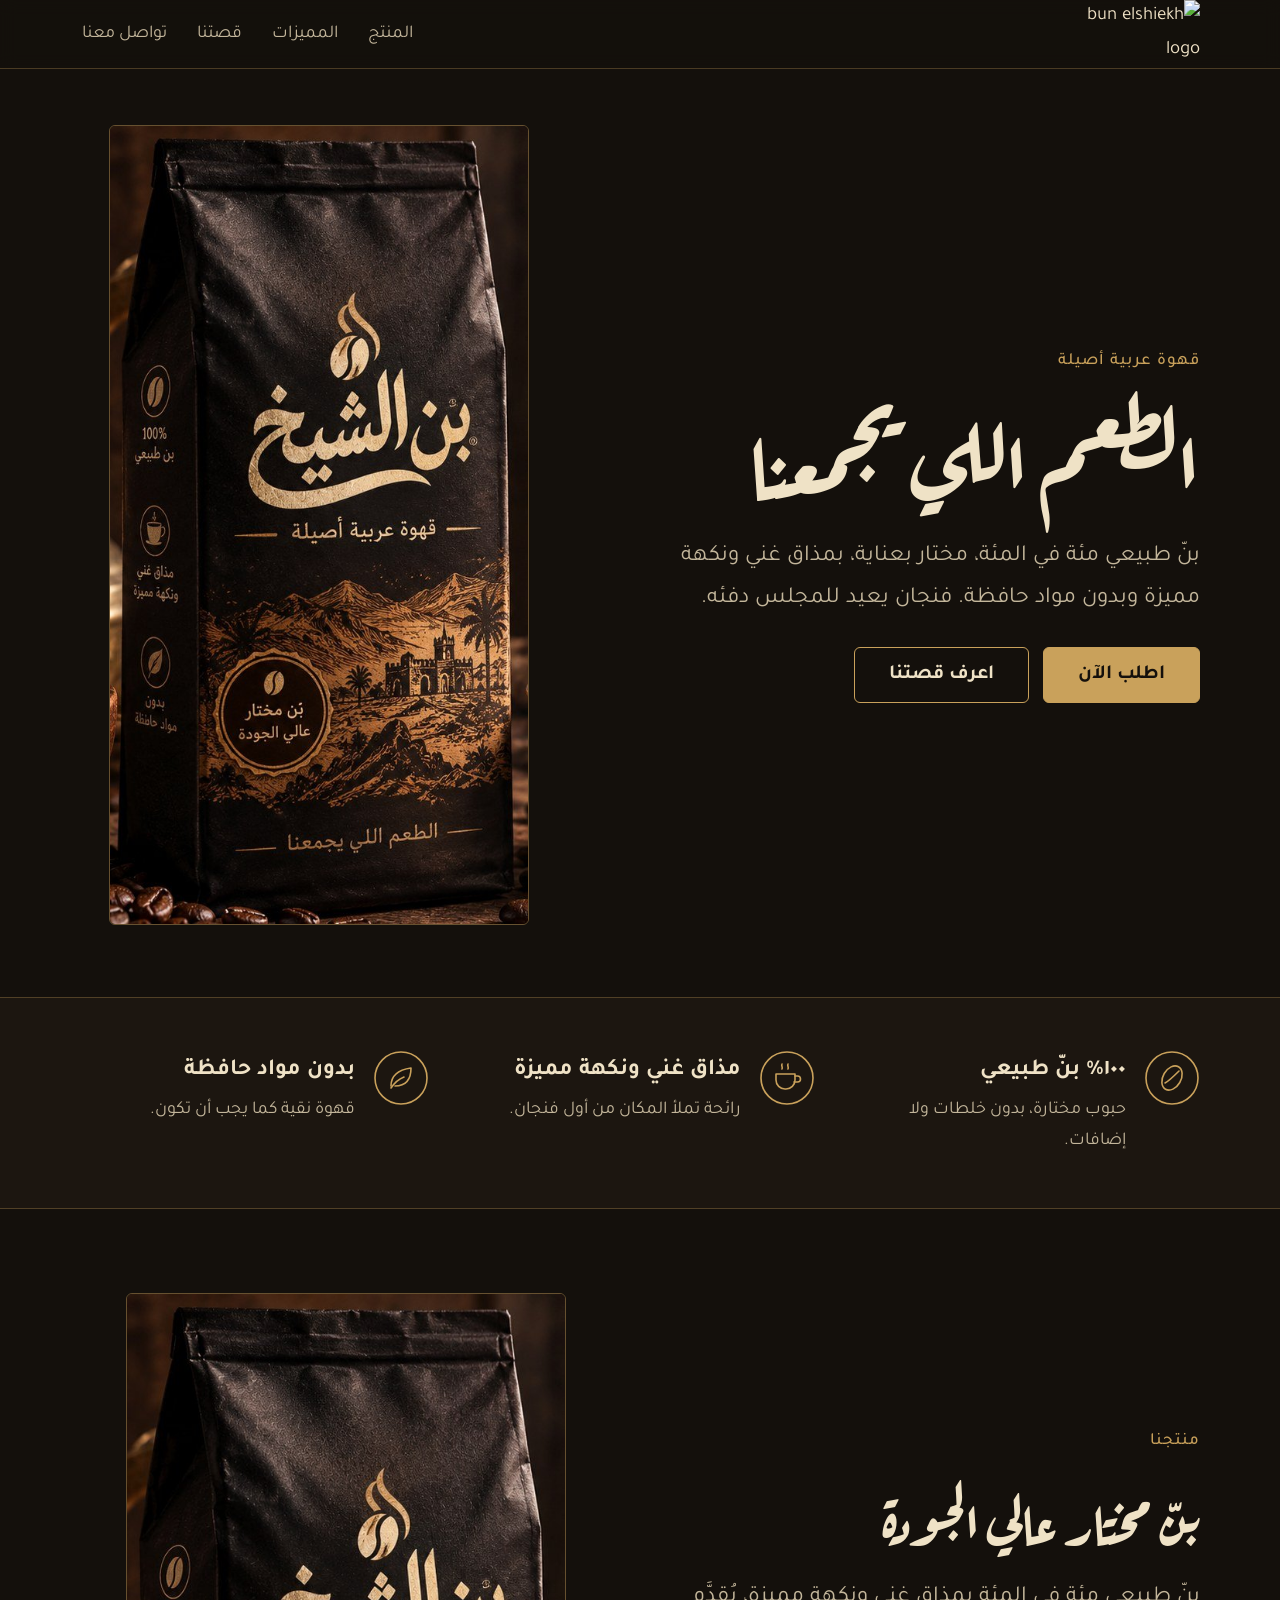
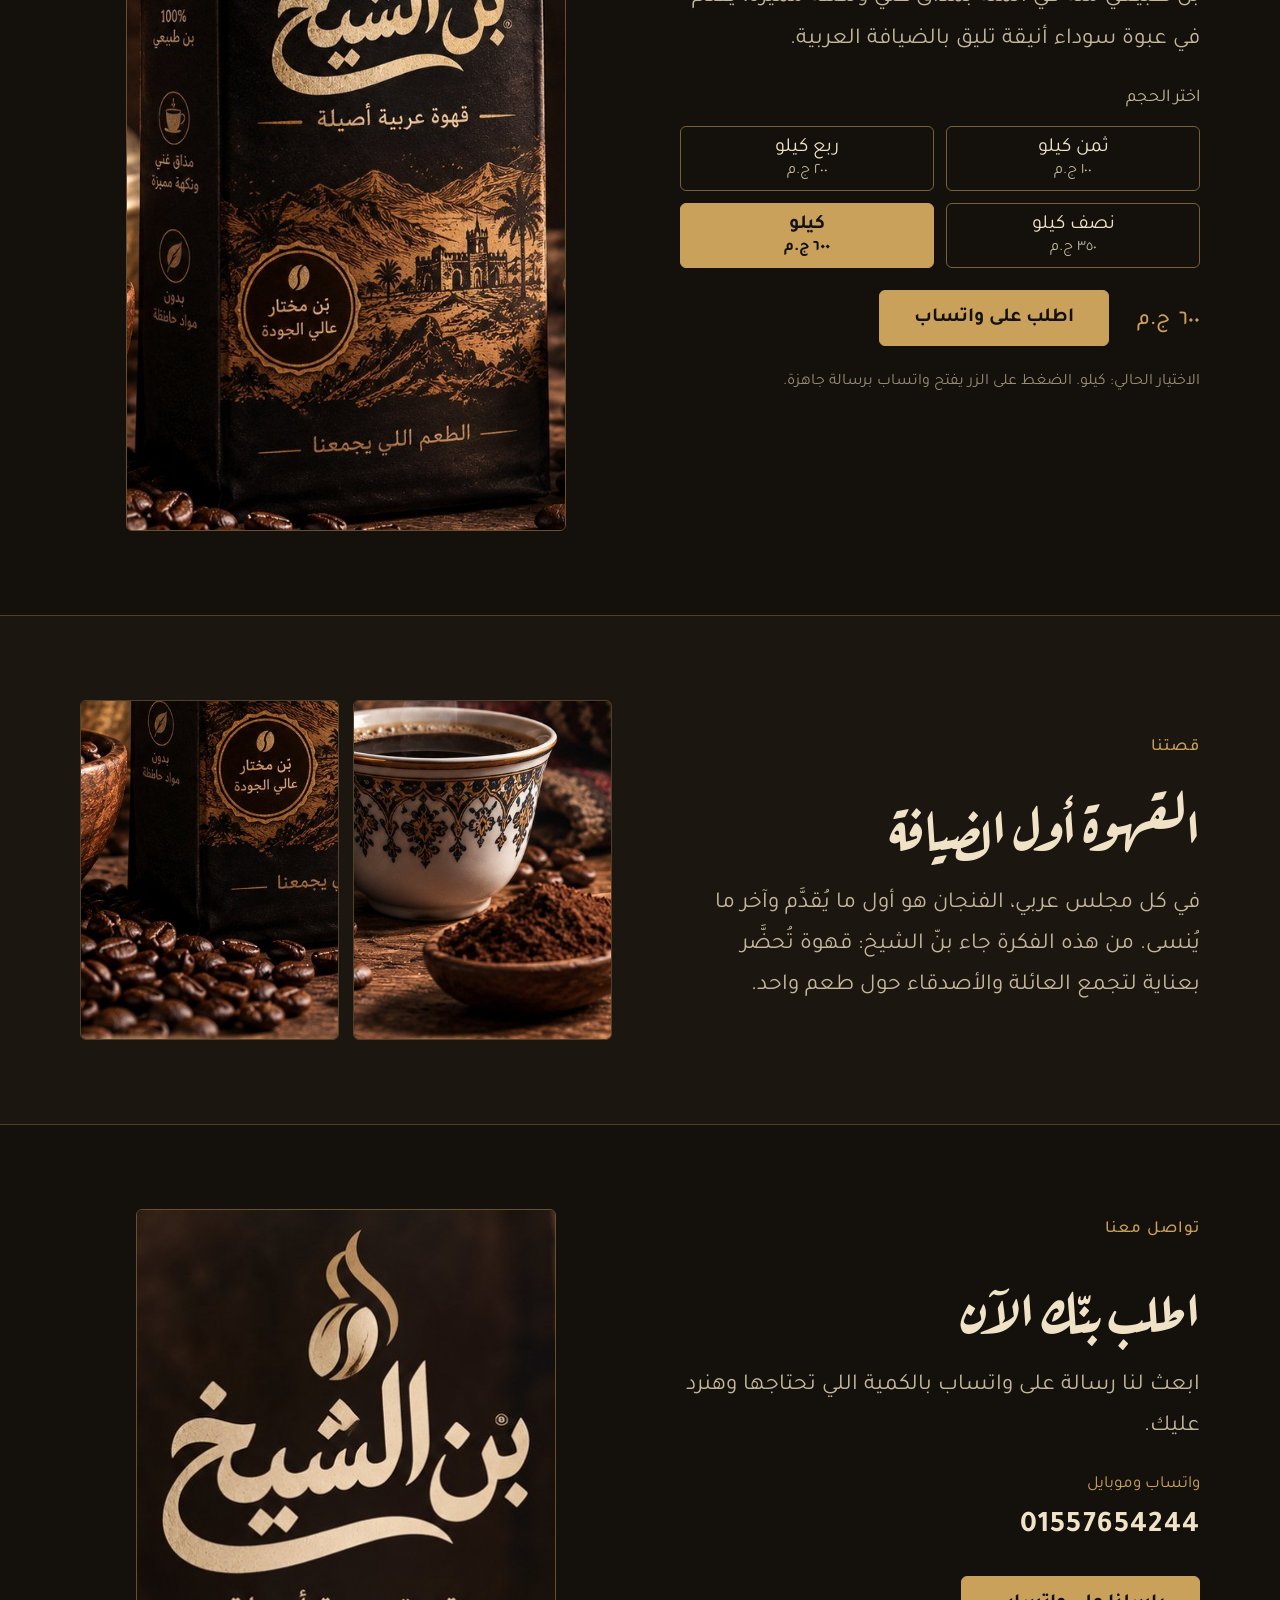
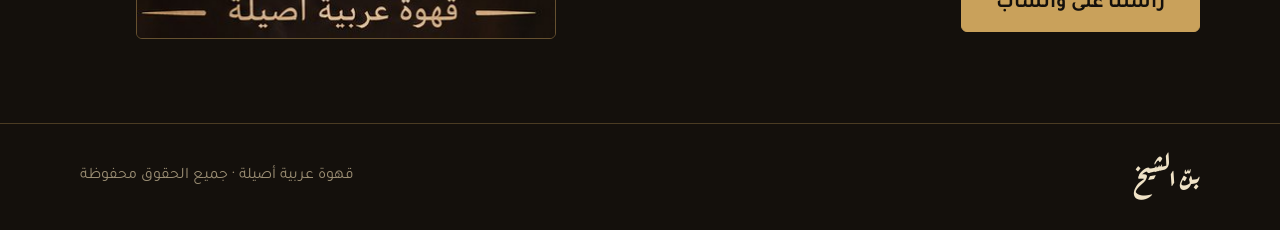
==== src/main.html @ 98c88d08 "Add initial JavaScript and CSS files for product ordering and styling - Implemented script.js for ha" ====
<!doctype html>
<html lang="ar" dir="rtl">
<head>
<meta charset="utf-8">
<meta name="viewport" content="width=device-width, initial-scale=1">
<title>بن الشيخ | قهوة عربية أصيلة</title>
<meta name="description" content="بن الشيخ، بنّ طبيعي مئة في المئة، مختار بعناية، بدون مواد حافظة. اطلب على واتساب.">
<link rel="preconnect" href="https://fonts.googleapis.com">
<link rel="preconnect" href="https://fonts.gstatic.com" crossorigin>
<link rel="stylesheet" href="https://fonts.googleapis.com/css2?family=Aref+Ruqaa:wght@400;700&family=Tajawal:wght@400;500;700&display=swap">
<link rel="stylesheet" href="style.css">
</head>
<body>

<header>
  <div class="wrap bar">
    <img src="../images/logo.png" alt="bun elshiekh logo" width="130">
<!-- <a class="brand" href="#top">بن الشيخ</a> -->
    <nav id="nav" aria-label="القائمة الرئيسية">
      <a href="#product">المنتج</a>
      <a href="#features">المميزات</a>
      <a href="#story">قصتنا</a>
      <a href="#contact">تواصل معنا</a>
    </nav>
    <button class="menu-btn" id="menuBtn" type="button" aria-label="فتح القائمة" aria-expanded="false" aria-controls="nav">
      <svg width="26" height="26" viewBox="0 0 24 24" fill="none" stroke="currentColor" stroke-width="2" stroke-linecap="round" aria-hidden="true"><path d="M4 7h16M4 12h16M4 17h16"/></svg>
    </button>
  </div>
</header>

<main id="top">

<div class="wrap hero">
  <div class="stack">
    <span class="eyebrow">قهوة عربية أصيلة</span>
    <h1>الطعم اللي يجمعنا</h1>
    <p class="lead">بنّ طبيعي مئة في المئة، مختار بعناية، بمذاق غني ونكهة مميزة وبدون مواد حافظة. فنجان يعيد للمجلس دفئه.</p>
    <div class="cta-row">
      <a class="btn btn-gold" href="#product">اطلب الآن</a>
      <a class="btn btn-line" href="#story">اعرف قصتنا</a>
    </div>
  </div>
  <div class="frame"><img src="[data-uri]" alt="عبوة بن الشيخ السوداء بالخط الذهبي" width="540" height="1030"></div>
</div>

<section class="features" id="features">
  <div class="wrap feat-grid">
    <div class="feat">
      <svg width="56" height="56" viewBox="0 0 56 56" fill="none" stroke="#c9a15b" stroke-width="1.6" stroke-linecap="round" aria-hidden="true"><circle cx="28" cy="28" r="26"/><ellipse cx="28" cy="28" rx="9" ry="13" transform="rotate(30 28 28)"/><path d="M21 33c4-2 10-8 14-12"/></svg>
      <div><h3>١٠٠٪ بنّ طبيعي</h3><p>حبوب مختارة، بدون خلطات ولا إضافات.</p></div>
    </div>
    <div class="feat">
      <svg width="56" height="56" viewBox="0 0 56 56" fill="none" stroke="#c9a15b" stroke-width="1.6" stroke-linecap="round" stroke-linejoin="round" aria-hidden="true"><circle cx="28" cy="28" r="26"/><path d="M17 24h19v6a9 9 0 0 1-9 9h-1a9 9 0 0 1-9-9z"/><path d="M36 26h2.5a3 3 0 0 1 0 6H35"/><path d="M23 14c-1 2 1 3 0 5M29 14c-1 2 1 3 0 5"/></svg>
      <div><h3>مذاق غني ونكهة مميزة</h3><p>رائحة تملأ المكان من أول فنجان.</p></div>
    </div>
    <div class="feat">
      <svg width="56" height="56" viewBox="0 0 56 56" fill="none" stroke="#c9a15b" stroke-width="1.6" stroke-linecap="round" stroke-linejoin="round" aria-hidden="true"><circle cx="28" cy="28" r="26"/><path d="M18 36c0-10 6-16 20-18 0 12-6 18-16 18"/><path d="M18 38c4-6 8-9 13-11"/></svg>
      <div><h3>بدون مواد حافظة</h3><p>قهوة نقية كما يجب أن تكون.</p></div>
    </div>
  </div>
</section>

<section id="product">
  <div class="wrap product">
    <div class="stack">
      <span class="eyebrow">منتجنا</span>
      <h2>بنّ مختار عالي الجودة</h2>
      <p class="lead">بنّ طبيعي مئة في المئة بمذاق غني ونكهة مميزة، يُقدَّم في عبوة سوداء أنيقة تليق بالضيافة العربية.</p>
      <div style="width:100%">
        <p style="margin-bottom:12px;color:var(--muted);font-size:18px">اختر الحجم</p>
        <div class="sizes" id="sizes" role="group" aria-label="حجم العبوة">
          <button class="size" type="button" data-label="ثمن كيلو" data-price="١٠٠" aria-pressed="false">ثمن كيلو<small>١٠٠ ج.م</small></button>
          <button class="size" type="button" data-label="ربع كيلو" data-price="٢٠٠" aria-pressed="false">ربع كيلو<small>٢٠٠ ج.م</small></button>
          <button class="size" type="button" data-label="نصف كيلو" data-price="٣٥٠" aria-pressed="false">نصف كيلو<small>٣٥٠ ج.م</small></button>
          <button class="size" type="button" data-label="كيلو" data-price="٦٠٠" aria-pressed="true">كيلو<small>٦٠٠ ج.م</small></button>
        </div>
      </div>
      <div class="price-row" style="width:100%">
        <div class="price"><span id="priceNum">٦٠٠</span> <span>ج.م</span></div>
        <a class="btn btn-gold" id="orderBtn" href="#" target="_blank" rel="noopener">اطلب على واتساب</a>
      </div>
      <p class="small-note">الاختيار الحالي: <span id="chosen">كيلو</span>. الضغط على الزر يفتح واتساب برسالة جاهزة.</p>
    </div>
    <div class="frame"><img src="[data-uri]" alt="عبوة بنّ مختار عالي الجودة" width="540" height="1030"></div>
  </div>
</section>

<section class="story" id="story">
  <div class="wrap story-grid">
    <div class="stack">
      <span class="eyebrow">قصتنا</span>
      <h2>القهوة أول الضيافة</h2>
      <p class="lead">في كل مجلس عربي، الفنجان هو أول ما يُقدَّم وآخر ما يُنسى. من هذه الفكرة جاء بنّ الشيخ: قهوة تُحضَّر بعناية لتجمع العائلة والأصدقاء حول طعم واحد.</p>
    </div>
    <div class="photos">
      <img src="[data-uri]" alt="فنجان قهوة عربية مع بنّ مطحون" width="554" height="474">
      <img src="[data-uri]" alt="حبوب بنّ محمصة في وعاء خشبي" width="640" height="494">
    </div>
  </div>
</section>

<section id="contact">
  <div class="wrap contact">
    <div class="stack">
      <span class="eyebrow">تواصل معنا</span>
      <h2>اطلب بنّك الآن</h2>
      <p class="lead">ابعث لنا رسالة على واتساب بالكمية اللي تحتاجها وهنرد عليك.</p>
      <div>
        <div class="label">واتساب وموبايل</div>
        <a class="phone" href="tel:+201557654244">01557654244</a>
      </div>
      <a class="btn btn-gold" id="contactBtn" href="#" target="_blank" rel="noopener">راسلنا على واتساب</a>
    </div>
    <div class="frame"><img src="[data-uri]" alt="شعار بنّ الشيخ، قهوة عربية أصيلة" width="420" height="430"></div>
  </div>
</section>

</main>

<footer>
  <div class="wrap foot"><b>بنّ الشيخ</b><span>قهوة عربية أصيلة · جميع الحقوق محفوظة</span></div>
</footer>

<div class="fab"><a class="btn btn-gold" id="fabBtn" href="#" target="_blank" rel="noopener">اطلب على واتساب</a></div>

<script src="script.js" defer></script>
</body>
</html>
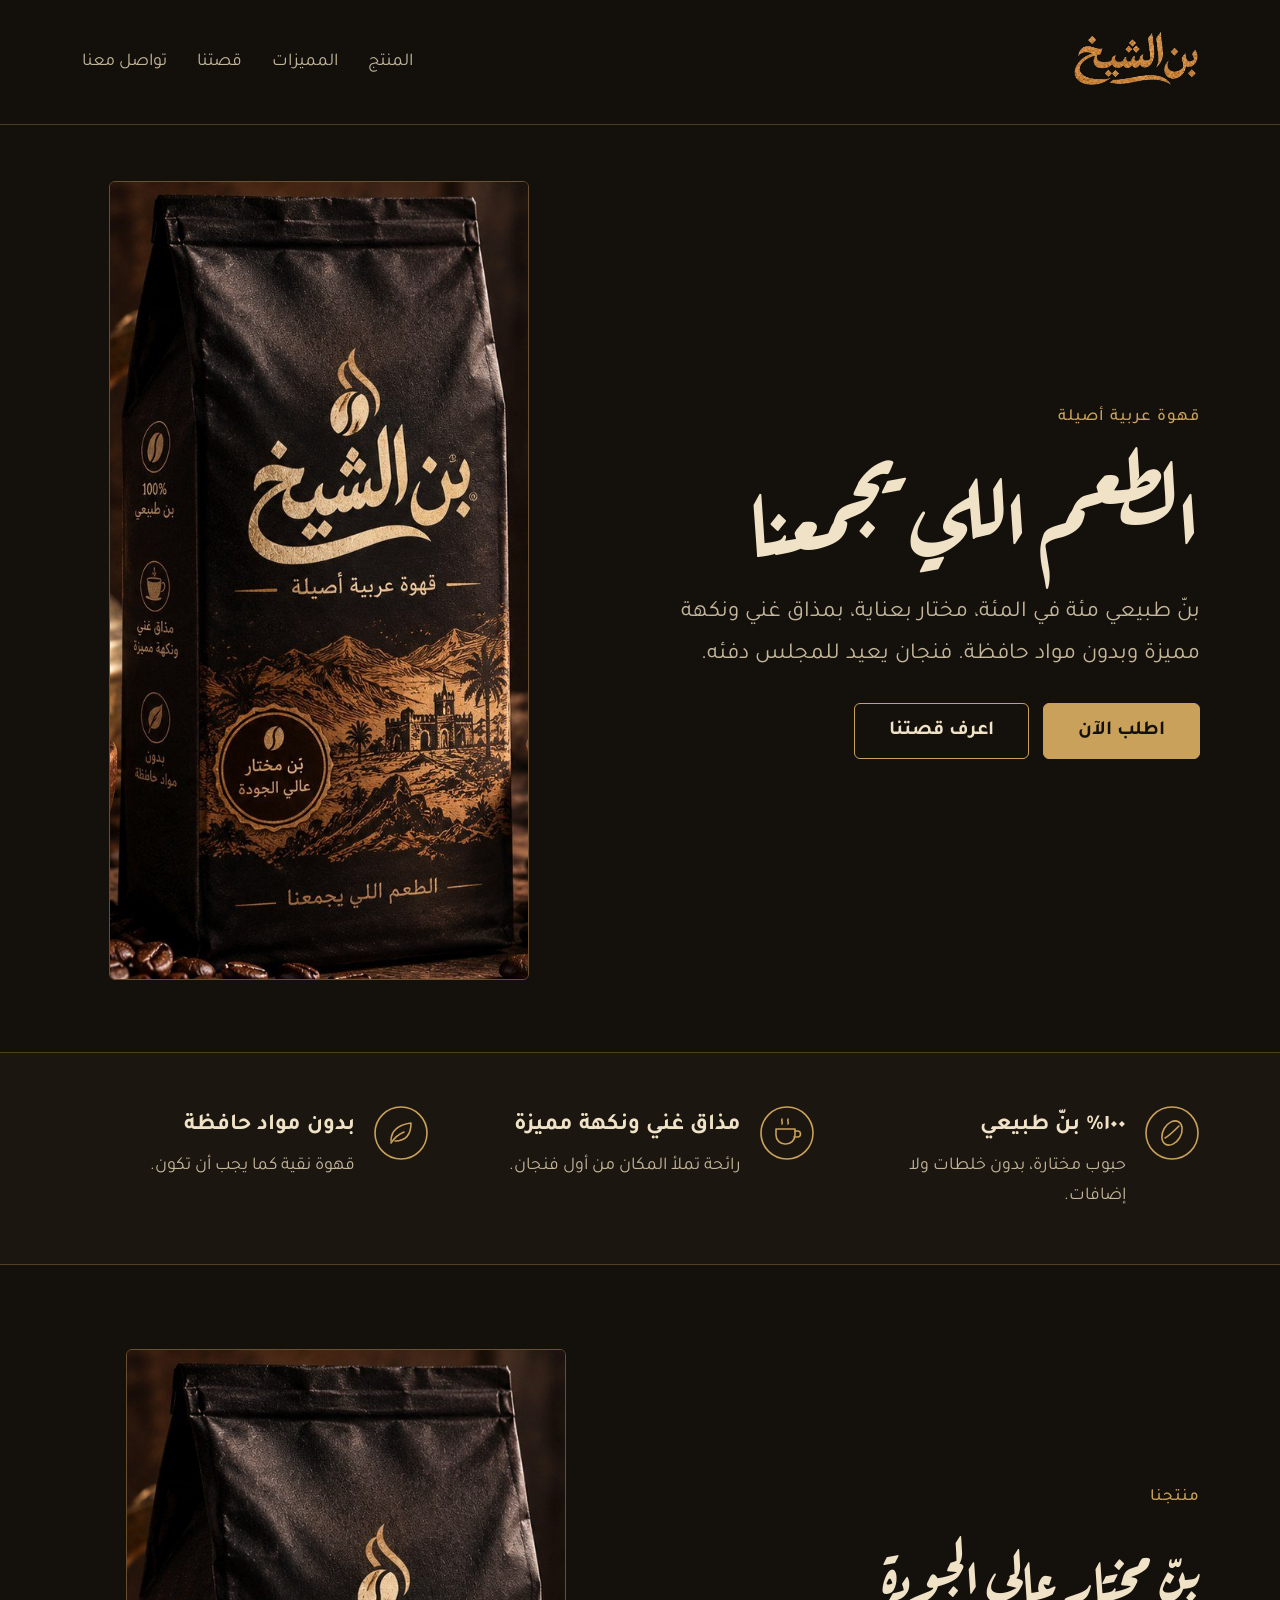
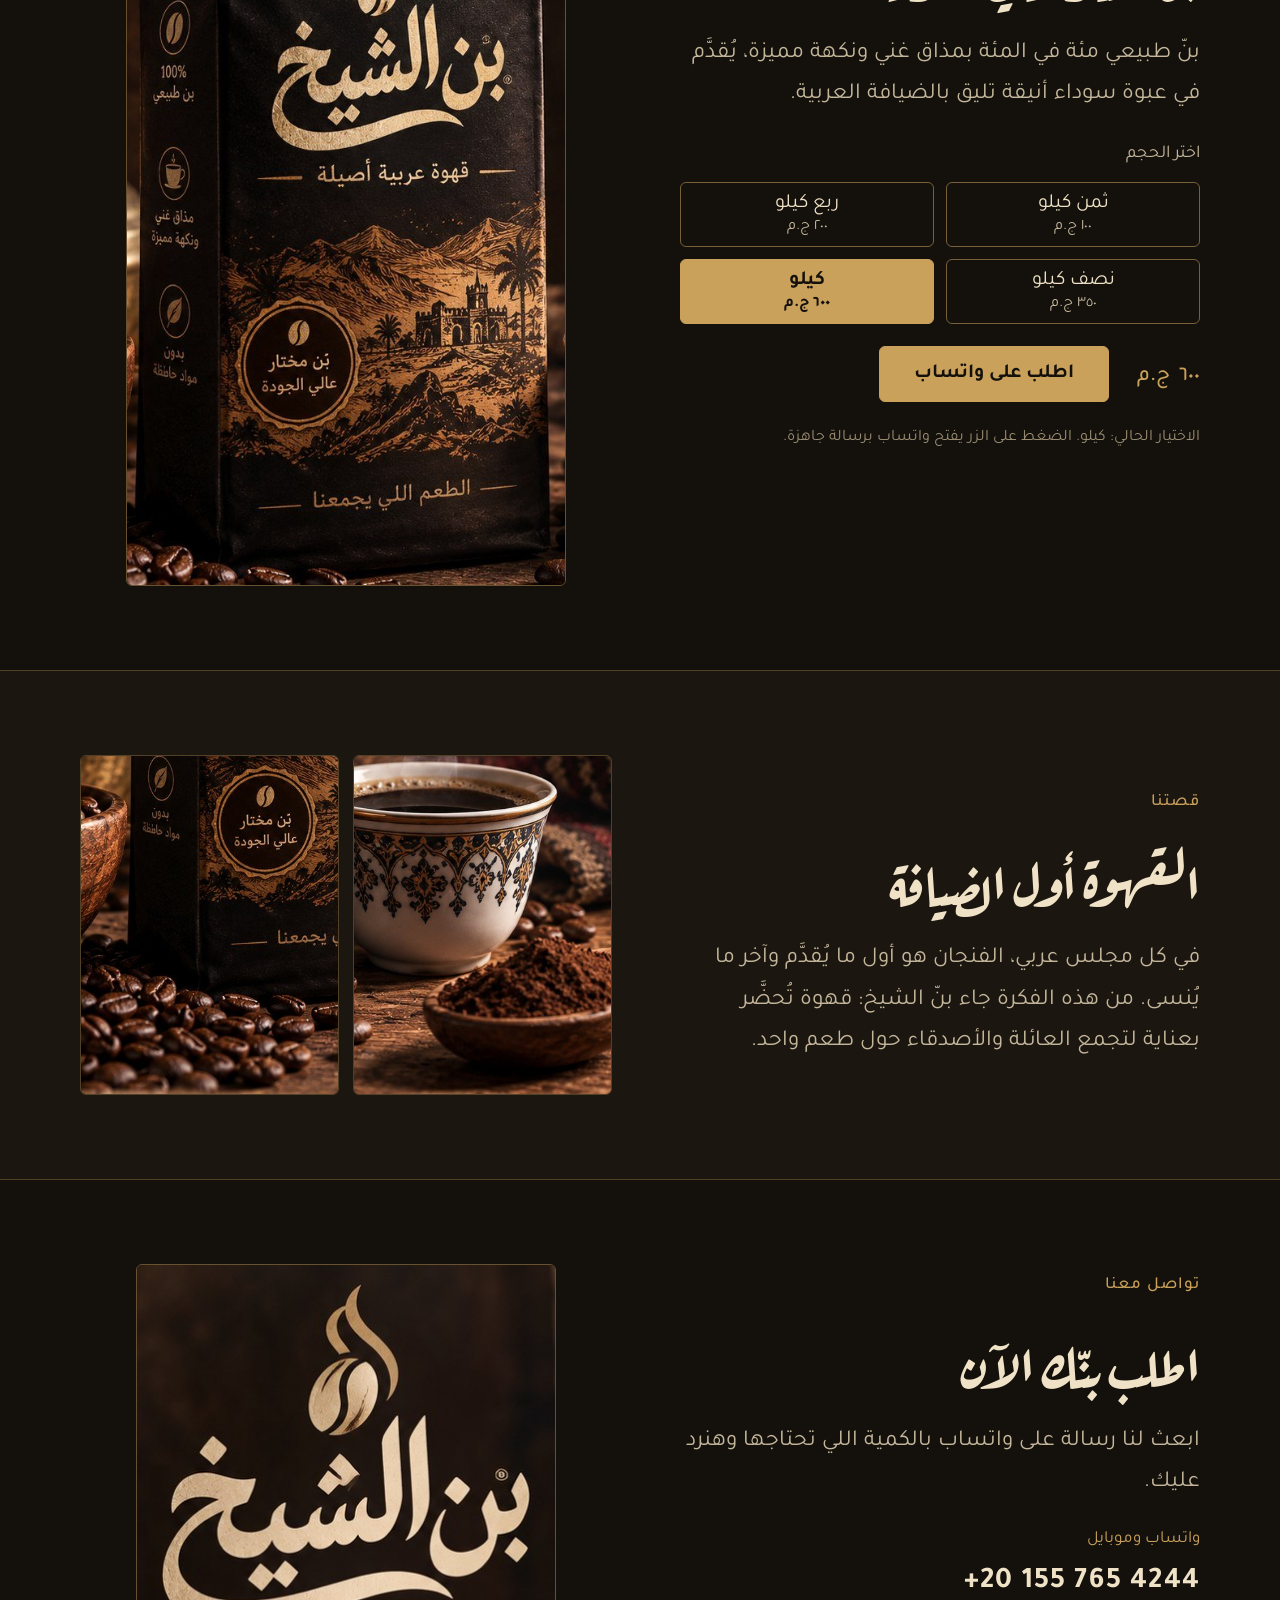
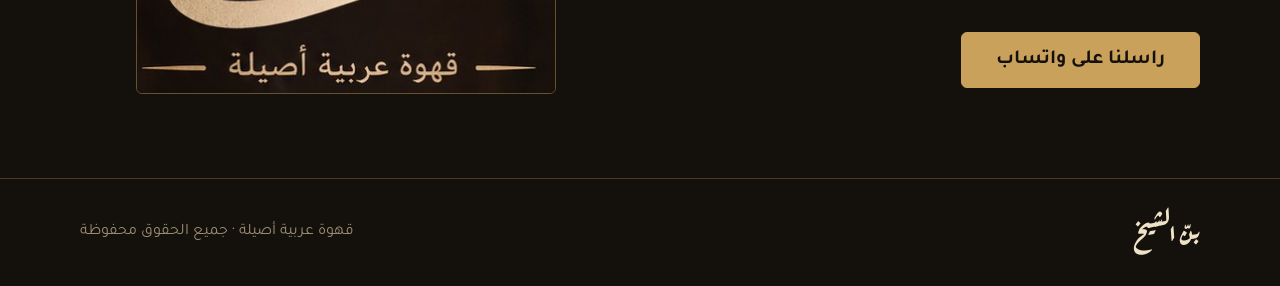
==== commit e1b36955: "Refactor code structure for improved readability and maintainability" ====
--- a/src/main.html
+++ b/src/main.html
@@ -14,7 +14,7 @@
 
 <header>
   <div class="wrap bar">
-    <img src="../images/logo.png" alt="bun elshiekh logo" width="130">
+    <img src="../assets/images/logo.webp" alt="bun elshiekh logo" width="130">
 <!-- <a class="brand" href="#top">بن الشيخ</a> -->
     <nav id="nav" aria-label="القائمة الرئيسية">
       <a href="#product">المنتج</a>
@@ -107,7 +107,7 @@
       <p class="lead">ابعث لنا رسالة على واتساب بالكمية اللي تحتاجها وهنرد عليك.</p>
       <div>
         <div class="label">واتساب وموبايل</div>
-        <a class="phone" href="tel:+201557654244">01557654244</a>
+        <a class="phone" href="tel:+201557654244">+20 155 765 4244</a>
       </div>
       <a class="btn btn-gold" id="contactBtn" href="#" target="_blank" rel="noopener">راسلنا على واتساب</a>
     </div>
